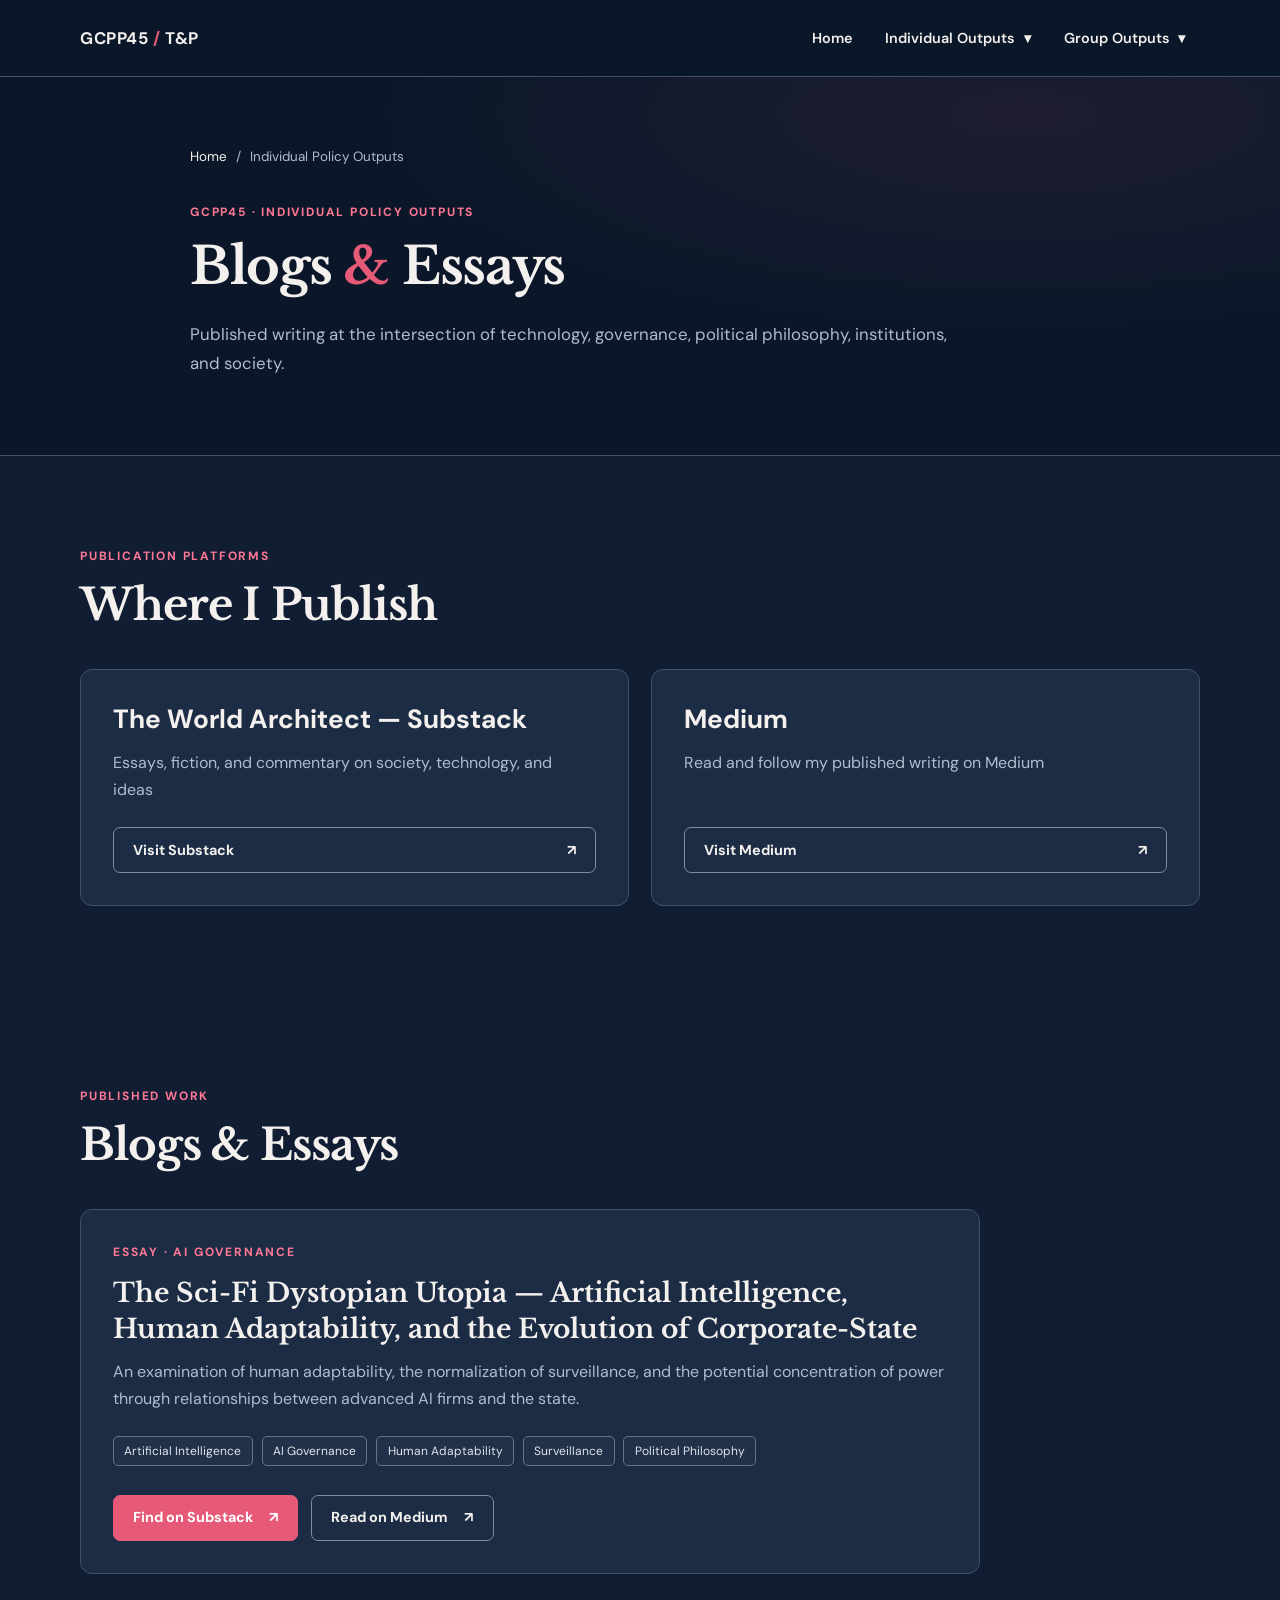
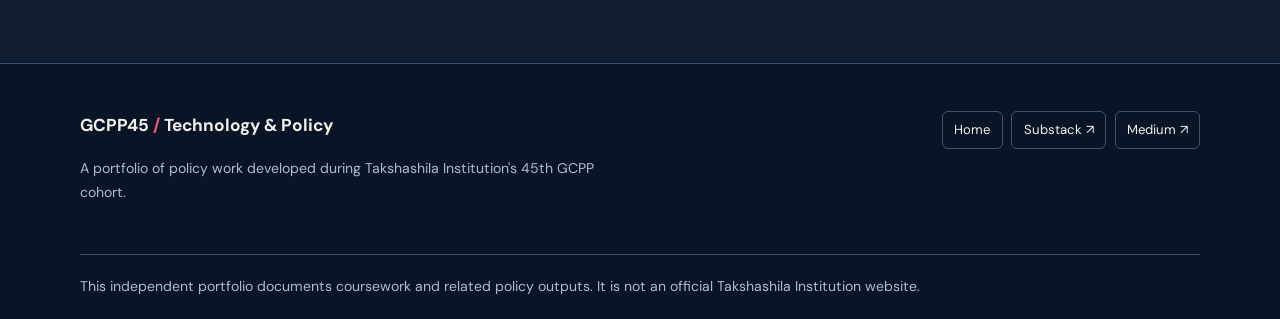
==== pages/blogs-and-essays.html @ 1bb3ca00 "Pages and Assets" ====
<!DOCTYPE html>
<html lang="en">
<head>
  <meta charset="UTF-8">
  <meta name="viewport" content="width=device-width, initial-scale=1.0">
  <meta name="description" content="Blogs &amp; Essays — GCPP45 Technology and Policy portfolio">
  <title>Blogs &amp; Essays | GCPP45 Technology and Policy</title>
  <link rel="stylesheet" href="../assets/css/style.css">
</head>
<body>
<header class="site-header">
  <nav class="navbar container" aria-label="Main navigation">
    <a href="../index.html" class="site-logo">GCPP45 <span class="accent">/</span> T&amp;P</a>
    <div class="nav-links">
      <a href="../index.html" class="nav-link">Home</a>
      <div class="nav-dropdown">
        <button class="nav-dropdown-toggle" type="button" aria-haspopup="true" aria-expanded="false">Individual Outputs <span aria-hidden="true">▾</span></button>
        <div class="dropdown-menu">
          <a href="blogs-and-essays.html">Blogs &amp; Essays</a>
          <a href="community-organization.html">Community Organization</a>
        </div>
      </div>
      <div class="nav-dropdown">
        <button class="nav-dropdown-toggle" type="button" aria-haspopup="true" aria-expanded="false">Group Outputs <span aria-hidden="true">▾</span></button>
        <div class="dropdown-menu">
          <a href="squad-activity.html">Squad Activity</a>
          <a href="policy-simulation.html">Policy Simulation Workshop</a>
        </div>
      </div>
    </div>
  </nav>
</header>
<main>
<section class="hero section page-hero"><div class="container hero-content">
 <nav class="breadcrumbs" aria-label="Breadcrumb"><a href="../index.html">Home</a><span aria-hidden="true"> / </span><span>Individual Policy Outputs</span></nav>
 <p class="eyebrow">GCPP45 · INDIVIDUAL POLICY OUTPUTS</p><h1>Blogs <span class="accent">&amp;</span> Essays</h1><p class="hero-description">Published writing at the intersection of technology, governance, political philosophy, institutions, and society.</p>
 </div></section><section class="section"><div class="container"><div class="section-heading"><p class="eyebrow">PUBLICATION PLATFORMS</p><h2>Where I Publish</h2></div><div class="resource-grid"><article class="resource-card"><div class="card-content"><h3>The World Architect — Substack</h3><p>Essays, fiction, and commentary on society, technology, and ideas</p></div><a class="btn btn-outline" href="https://theworldarchitect.substack.com/" target="_blank" rel="noopener noreferrer">Visit Substack <span aria-hidden="true">↗</span></a></article><article class="resource-card"><div class="card-content"><h3>Medium</h3><p>Read and follow my published writing on Medium</p></div><a class="btn btn-outline" href="https://medium.com/@lakshyagupta8799" target="_blank" rel="noopener noreferrer">Visit Medium <span aria-hidden="true">↗</span></a></article></div></div></section><section class="section"><div class="container"><div class="section-heading"><p class="eyebrow">PUBLISHED WORK</p><h2>Blogs &amp; Essays</h2></div><div class="output-grid essay-list">
 <article class="output-card essay-card">
   <div class="card-content">
     <p class="card-label">ESSAY · AI GOVERNANCE</p>
     <h3>The Sci-Fi Dystopian Utopia — Artificial Intelligence, Human Adaptability, and the Evolution of Corporate-State</h3>
     <p>An examination of human adaptability, the normalization of surveillance, and the potential concentration of power through relationships between advanced AI firms and the state.</p>
     <ul class="tag-list" aria-label="Article tags">
       <li class="tag">Artificial Intelligence</li><li class="tag">AI Governance</li><li class="tag">Human Adaptability</li><li class="tag">Surveillance</li><li class="tag">Political Philosophy</li>
     </ul>
   </div>
   <div class="card-actions">
     <a class="btn btn-primary" href="https://theworldarchitect.substack.com/p/the-sci-fi-dystopian-utopia?r=1ue0yj&utm_campaign=post-expanded-share&utm_medium=web" target="_blank" rel="noopener noreferrer">Find on Substack <span aria-hidden="true">↗</span></a>
     <a class="btn btn-outline" href="https://medium.com/@lakshyagupta8799/the-sci-fi-dystopian-utopia-artificial-intelligence-human-adaptability-and-the-evolution-of-8f568c4e9b54?sharedUserId=lakshyagupta8799" target="_blank" rel="noopener noreferrer">Read on Medium <span aria-hidden="true">↗</span></a>
   </div>
 </article>
</div></div></section>
</main>
<footer class="site-footer">
  <div class="container footer-content">
    <div class="footer-brand"><p class="footer-title">GCPP45 <span class="accent">/</span> Technology &amp; Policy</p>
      <p>A portfolio of policy work developed during Takshashila Institution's 45th GCPP cohort.</p></div>
    <div class="footer-links">
      <a class="footer-link" href="../index.html">Home</a>
      <a class="footer-link" href="https://theworldarchitect.substack.com/" target="_blank" rel="noopener noreferrer">Substack ↗</a>
      <a class="footer-link" href="https://medium.com/@lakshyagupta8799" target="_blank" rel="noopener noreferrer">Medium ↗</a>
    </div>
  </div>
  <div class="container footer-bottom"><p>This independent portfolio documents coursework and related policy outputs. It is not an official Takshashila Institution website.</p></div>
</footer>
<script src="../assets/js/main.js" defer></script>
</body>
</html>
---- assets/css/style.css ----
/* GCPP45 Technology & Policy — shared visual system */
@import url('https://fonts.googleapis.com/css2?family=DM+Sans:wght@400;500;600;700&family=Libre+Baskerville:wght@400;700&display=swap');

:root {
  color-scheme: dark;
  --bg: #101d32;
  --bg-deep: #0b1729;
  --surface: #1c2c45;
  --surface-raised: #233650;
  --accent: #e65a78;
  --accent-bright: #ff7895;
  --text: #f3f0ed;
  --muted: #aebdcd;
  --border: #40516b;
  --focus: #ffb2c3;
  --max-width: 1120px;
  --radius: 12px;
}

*, *::before, *::after { box-sizing: border-box; }
html { scroll-behavior: smooth; scroll-padding-top: 6rem; }
body { margin: 0; min-height: 100vh; background: var(--bg); color: var(--text); font: 400 16px/1.7 'DM Sans', sans-serif; -webkit-font-smoothing: antialiased; }
::selection { background: var(--accent); color: #fff; }
a { color: inherit; text-decoration: none; }
button { font: inherit; }
a, button { -webkit-tap-highlight-color: transparent; }
a:focus-visible, button:focus-visible { outline: 3px solid var(--focus); outline-offset: 4px; }
h1, h2, h3, h4, p { margin-top: 0; }
h1, h2 { font-family: 'Libre Baskerville', Georgia, serif; line-height: 1.25; letter-spacing: -.025em; }
h1 { font-size: clamp(2.45rem, 5vw, 4.5rem); }
h2 { font-size: clamp(1.85rem, 3.4vw, 2.9rem); }
h3 { font-size: clamp(1.3rem, 2.2vw, 1.65rem); line-height: 1.35; }
h4 { font-size: 1.3rem; line-height: 1.4; }
.container { width: min(var(--max-width), calc(100% - 3rem)); margin-inline: auto; }
.section { padding: clamp(3.75rem, 7vw, 6.5rem) 0; }
.accent { color: var(--accent); }
.eyebrow, .card-label, .category-number { color: var(--accent-bright); text-transform: uppercase; letter-spacing: .15em; font-size: .75rem; font-weight: 700; }

/* Header and keyboard-/touch-friendly dropdowns */
.site-header { position: sticky; top: 0; z-index: 100; background: rgba(11, 23, 41, .96); border-bottom: 1px solid var(--border); backdrop-filter: blur(16px); }
.navbar { min-height: 76px; display: flex; align-items: center; justify-content: space-between; gap: 1.5rem; }
.site-logo { font-weight: 700; letter-spacing: .035em; font-size: 1.05rem; white-space: nowrap; }
.site-logo:hover { color: var(--accent-bright); }
.nav-links { display: flex; align-items: center; flex-wrap: wrap; gap: .2rem; }
.nav-link, .nav-dropdown-toggle { background: transparent; color: var(--text); border: 1px solid transparent; border-radius: 8px; padding: .55rem .85rem; cursor: pointer; font-size: .9rem; font-weight: 600; line-height: 1.4; transition: background .2s, border-color .2s, color .2s; }
.nav-link:hover, .nav-dropdown-toggle:hover, .nav-link.active, .nav-dropdown.is-open .nav-dropdown-toggle { color: var(--accent-bright); background: rgba(230, 90, 120, .1); border-color: rgba(230, 90, 120, .25); }
.nav-dropdown { position: relative; }
.nav-dropdown-toggle span { margin-left: .3rem; }
.dropdown-menu { display: none; position: absolute; right: 0; top: calc(100% + .5rem); min-width: 235px; padding: .45rem; background: var(--surface); border: 1px solid var(--border); border-radius: 10px; box-shadow: 0 14px 34px rgba(0, 0, 0, .28); }
.nav-dropdown.is-open .dropdown-menu { display: grid; }
.dropdown-menu a { display: block; padding: .7rem .8rem; border-radius: 7px; font-size: .9rem; line-height: 1.4; transition: background .2s, color .2s; }
.dropdown-menu a:hover, .dropdown-menu a[aria-current='page'] { background: var(--accent); color: #fff; }

/* Intro */
.hero { background: radial-gradient(ellipse at 80% 10%, rgba(230, 90, 120, .09), transparent 45%), var(--bg-deep); border-bottom: 1px solid var(--border); }
.hero-content { max-width: 900px; }
.hero h1 { margin-bottom: 1.4rem; }
.hero-subtitle { font-size: 1.03rem; font-weight: 600; color: #d4dce7; }
.hero-divider { color: var(--accent); padding: 0 .5rem; }
.hero-description { max-width: 790px; color: var(--muted); font-size: 1.05rem; }
.hero-actions, .card-actions { display: flex; align-items: center; flex-wrap: wrap; gap: .8rem; margin-top: 2rem; }
.page-hero { padding: 4.3rem 0 3.8rem; }
.page-hero h1 { font-size: clamp(2.2rem, 4vw, 3.65rem); }
.breadcrumbs { display: flex; align-items: center; flex-wrap: wrap; gap: .55rem; color: var(--muted); font-size: .84rem; margin-bottom: 2rem; }
.breadcrumbs a { color: var(--text); border-bottom: 1px solid transparent; }
.breadcrumbs a:hover { color: var(--accent-bright); border-color: currentColor; }

/* Every actionable link uses a clear hover highlight */
.btn { display: inline-flex; align-items: center; justify-content: space-between; gap: 1rem; min-height: 46px; padding: .75rem 1.2rem; border: 1px solid var(--accent); border-radius: 7px; font-size: .9rem; line-height: 1.35; font-weight: 700; text-align: left; cursor: pointer; transition: background .2s, color .2s, border-color .2s, transform .2s, box-shadow .2s; }
.btn:hover { background: var(--accent-bright); border-color: var(--accent-bright); color: var(--bg-deep); transform: translateY(-2px); box-shadow: 0 5px 16px rgba(230, 90, 120, .16); }
.btn-primary { background: var(--accent); color: #fff; }
.btn-outline { background: transparent; border-color: #7f8da1; color: var(--text); }
.btn-card { border-color: transparent; background: rgba(230, 90, 120, .13); color: var(--accent-bright); align-self: flex-start; }

/* Sections and cards */
.section-heading { max-width: 800px; margin-bottom: 2.3rem; }
.section-heading h2 { margin-bottom: .85rem; }
.section-description { max-width: 800px; color: var(--muted); font-size: 1rem; }
.programme-section { background: var(--bg); }
.outputs-section { background: var(--bg-deep); border-top: 1px solid var(--border); }
.resource-grid, .output-grid { display: grid; grid-template-columns: repeat(2, minmax(0, 1fr)); gap: 1.4rem; }
.resource-card, .output-card { display: flex; flex-direction: column; justify-content: space-between; gap: 1.5rem; min-width: 0; padding: clamp(1.4rem, 3vw, 2rem); background: var(--surface); border: 1px solid var(--border); border-radius: var(--radius); transition: border-color .2s, background .2s, transform .2s; }
.resource-card:hover, .output-card:hover { border-color: rgba(230, 90, 120, .75); background: var(--surface-raised); transform: translateY(-2px); }
.resource-card h3, .output-card h3, .output-card h4 { margin-bottom: .7rem; }
.resource-card p:not(.card-label), .output-card p:not(.card-label) { color: var(--muted); }
.card-content > :last-child { margin-bottom: 0; }
.card-label { margin-bottom: .8rem; }
.output-category + .output-category { margin-top: 4.25rem; }
.category-heading { margin-bottom: 1.3rem; border-bottom: 1px solid var(--border); padding-bottom: .9rem; }
.category-heading h3 { margin-bottom: 0; }
.featured-card { border-color: rgba(230, 90, 120, .45); }
.essay-list { grid-template-columns: minmax(0, 1fr); }
.essay-card { max-width: 900px; }
.essay-card h3 { font-family: 'Libre Baskerville', Georgia, serif; }
.tag-list { padding: 0; margin: 1.5rem 0 0; display: flex; gap: .55rem; flex-wrap: wrap; list-style: none; }
.tag { border: 1px solid #64738a; color: #e0e5ec; background: rgba(255, 255, 255, .025); border-radius: 5px; padding: .3rem .65rem; font-size: .75rem; line-height: 1.5; }
.essay-card .card-actions { margin-top: .3rem; }
.document-list { display: grid; gap: .85rem; max-width: 850px; margin-top: 1.75rem; }
.document-button { display: flex; width: 100%; padding: .95rem 1.2rem; background: var(--surface); }
.document-button:hover { background: var(--accent); color: #fff; }

/* Footer */
.site-footer { background: #091526; border-top: 1px solid var(--border); padding-top: 2.9rem; }
.footer-content { display: flex; justify-content: space-between; gap: 2.5rem; padding-bottom: 2.2rem; }
.footer-brand { max-width: 540px; }
.footer-title { font-weight: 700; font-size: 1.08rem; color: var(--text); }
.footer-brand p:not(.footer-title), .footer-bottom { color: var(--muted); font-size: .88rem; }
.footer-links { display: flex; flex-wrap: wrap; align-content: start; gap: .55rem; }
.footer-link { display: inline-block; border: 1px solid var(--border); padding: .45rem .7rem; border-radius: 6px; font-size: .82rem; transition: color .2s, border-color .2s, background .2s; }
.footer-link:hover { background: var(--accent); border-color: var(--accent); color: #fff; }
.footer-bottom { border-top: 1px solid var(--border); padding-top: 1.2rem; padding-bottom: 1.3rem; }
.footer-bottom p { margin: 0; }

@media (max-width: 760px) {
  .container { width: min(var(--max-width), calc(100% - 2rem)); }
  .navbar { align-items: flex-start; padding-block: 1rem; flex-direction: column; gap: .55rem; }
  .nav-links { width: 100%; gap: .1rem; }
  .nav-link, .nav-dropdown-toggle { font-size: .8rem; padding: .52rem .55rem; }
  .dropdown-menu { left: 0; right: auto; min-width: min(260px, calc(100vw - 2rem)); }
  .resource-grid, .output-grid { grid-template-columns: minmax(0, 1fr); }
  .footer-content { flex-direction: column; gap: 1.2rem; }
  .hero-divider { display: none; }
  .hero-subtitle { display: flex; flex-direction: column; gap: .25rem; }
  .page-hero { padding: 3.2rem 0; }
}
@media (max-width: 430px) {
  .nav-links { justify-content: space-between; }
  .nav-link, .nav-dropdown-toggle { font-size: .74rem; padding-inline: .3rem; }
  .hero-actions, .card-actions { align-items: stretch; flex-direction: column; }
  .hero-actions .btn, .card-actions .btn { width: 100%; }
}
@media (prefers-reduced-motion: reduce) {
  html { scroll-behavior: auto; }
  *, *::before, *::after { transition-duration: .01ms !important; animation-duration: .01ms !important; }
}
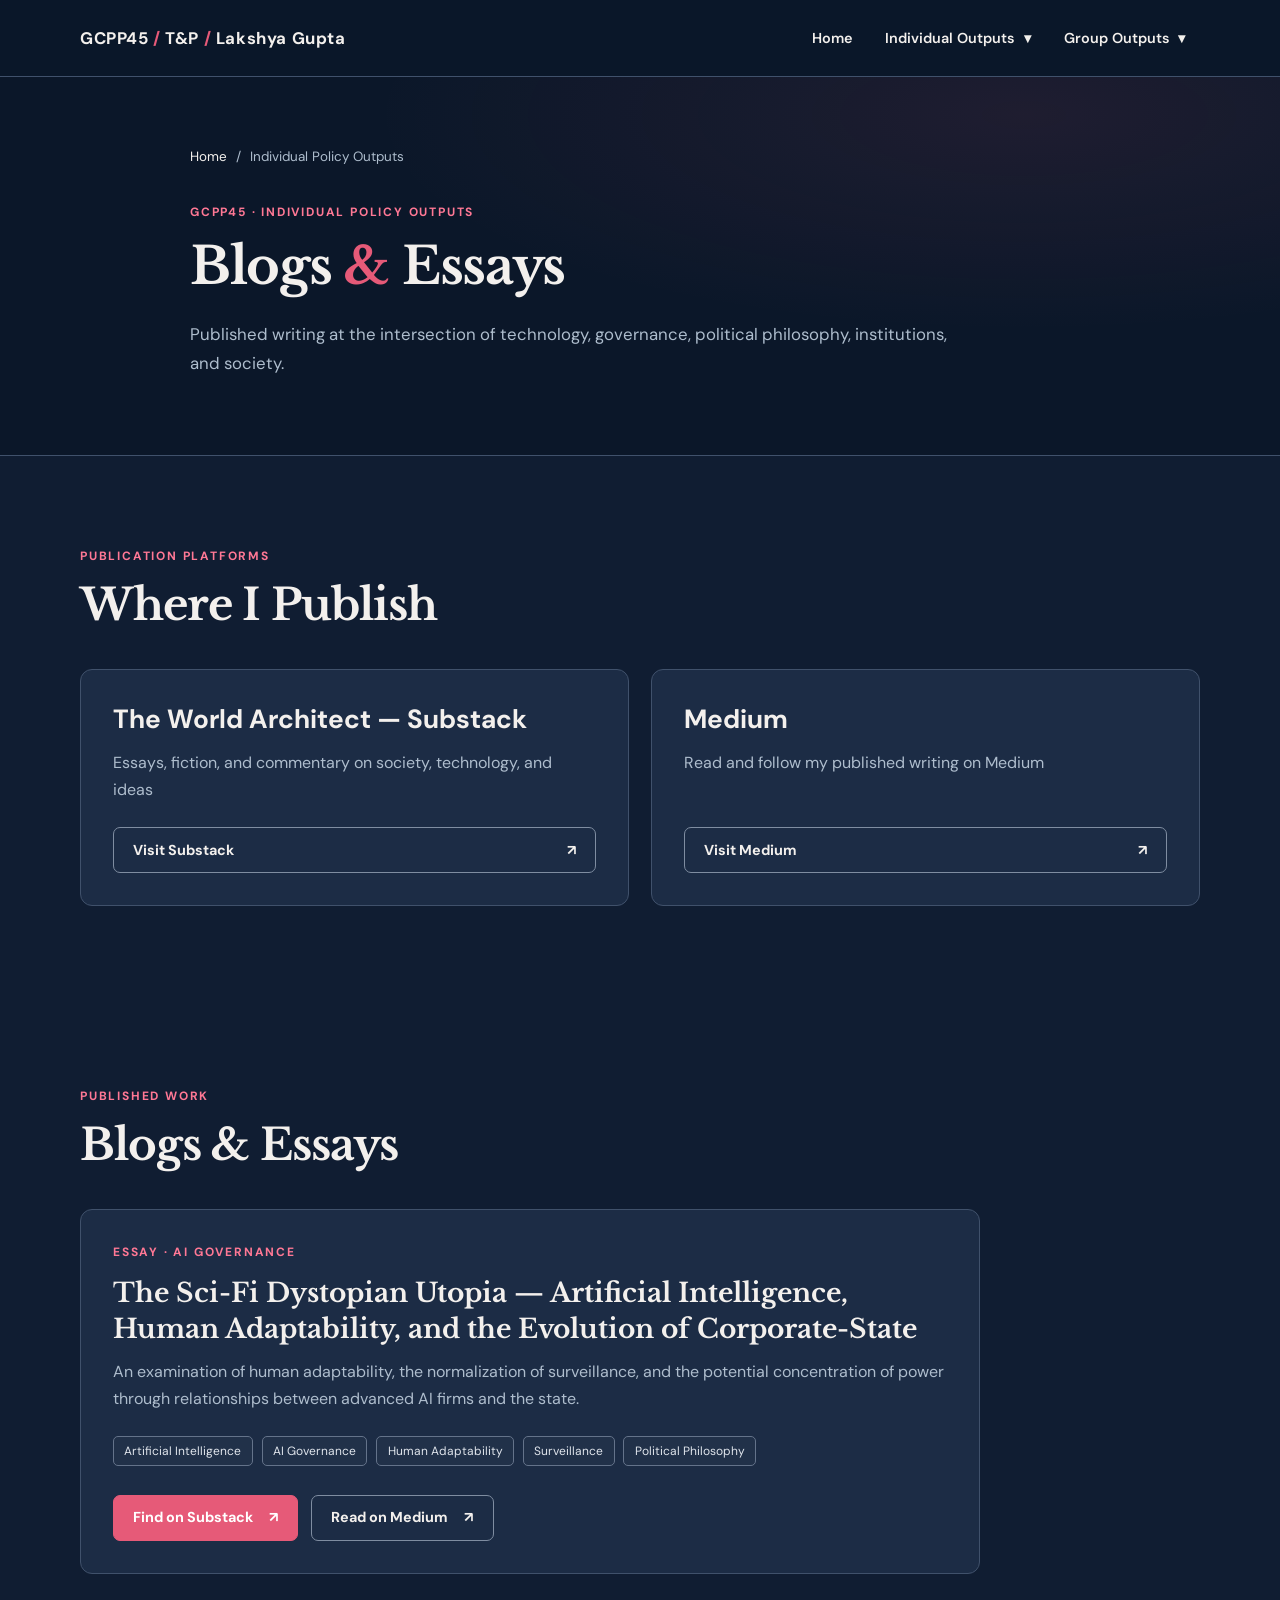
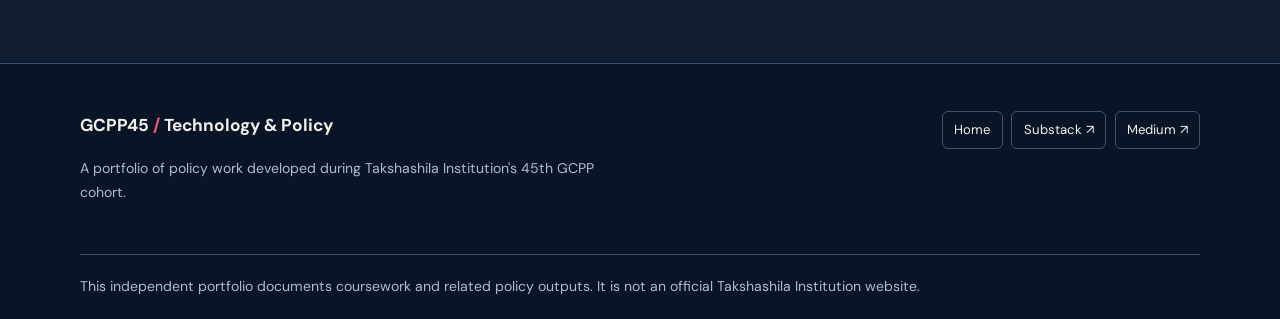
==== commit 2402c64d: "About Me" ====
--- a/pages/blogs-and-essays.html
+++ b/pages/blogs-and-essays.html
@@ -10,7 +10,7 @@
 <body>
 <header class="site-header">
   <nav class="navbar container" aria-label="Main navigation">
-    <a href="../index.html" class="site-logo">GCPP45 <span class="accent">/</span> T&amp;P</a>
+    <a href="../index.html" class="site-logo">GCPP45 <span class="accent">/</span> T&amp;P <span class="accent">/</span> Lakshya Gupta</a>
     <div class="nav-links">
       <a href="../index.html" class="nav-link">Home</a>
       <div class="nav-dropdown">
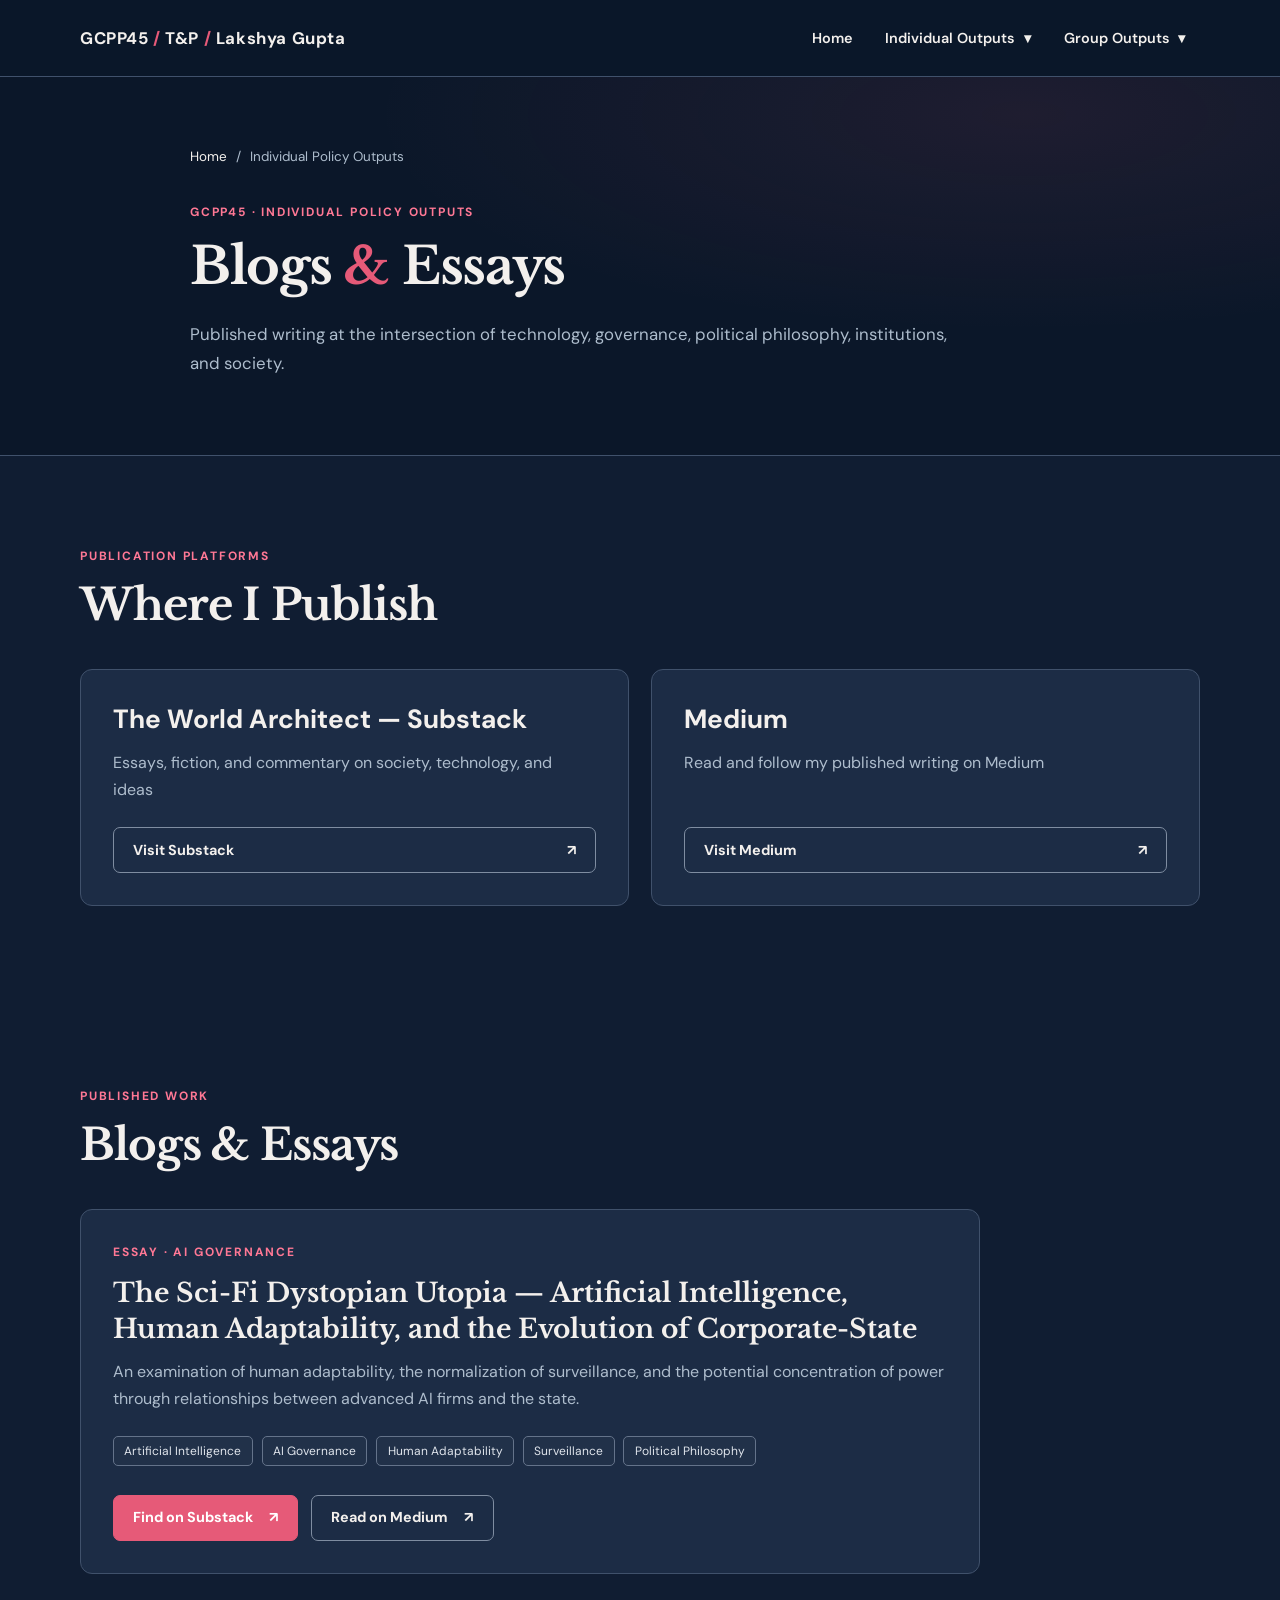
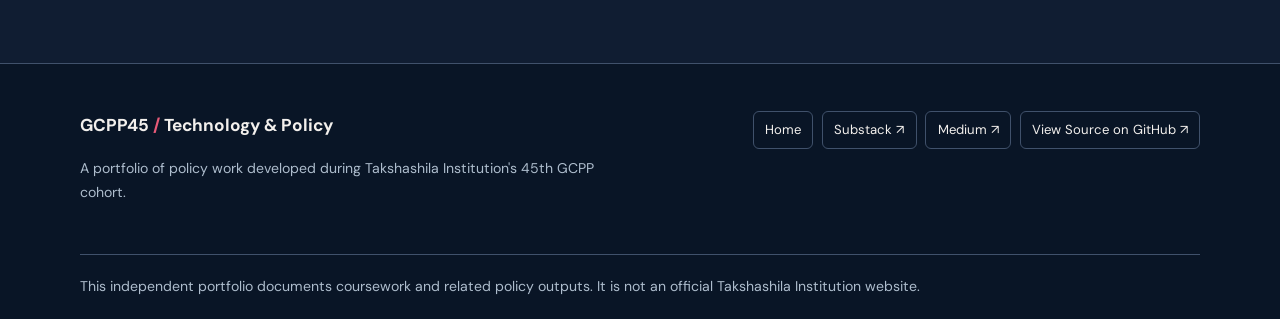
==== commit 5a7343ba: "GitHub Source" ====
--- a/pages/blogs-and-essays.html
+++ b/pages/blogs-and-essays.html
@@ -59,6 +59,7 @@
       <a class="footer-link" href="../index.html">Home</a>
       <a class="footer-link" href="https://theworldarchitect.substack.com/" target="_blank" rel="noopener noreferrer">Substack ↗</a>
       <a class="footer-link" href="https://medium.com/@lakshyagupta8799" target="_blank" rel="noopener noreferrer">Medium ↗</a>
+      <a class="footer-link" href="https://github.com/LakshyaG99/GCPP-Technology-And-Policy" target="_blank" rel="noopener noreferrer">View Source on GitHub ↗</a>
     </div>
   </div>
   <div class="container footer-bottom"><p>This independent portfolio documents coursework and related policy outputs. It is not an official Takshashila Institution website.</p></div>
--- a/assets/css/style.css
+++ b/assets/css/style.css
@@ -73,9 +73,9 @@
 .btn-card { border-color: transparent; background: rgba(230, 90, 120, .13); color: var(--accent-bright); align-self: flex-start; }
 
 /* Sections and cards */
-.section-heading { max-width: 800px; margin-bottom: 2.3rem; }
+.section-heading { max-width: 1000px; margin-bottom: 2.3rem; }
 .section-heading h2 { margin-bottom: .85rem; }
-.section-description { max-width: 800px; color: var(--muted); font-size: 1rem; }
+.section-description { max-width: 1000px; color: var(--muted); font-size: 1rem; }
 .programme-section { background: var(--bg); }
 .outputs-section { background: var(--bg-deep); border-top: 1px solid var(--border); }
 .resource-grid, .output-grid { display: grid; grid-template-columns: repeat(2, minmax(0, 1fr)); gap: 1.4rem; }
@@ -133,3 +133,58 @@
   html { scroll-behavior: auto; }
   *, *::before, *::after { transition-duration: .01ms !important; animation-duration: .01ms !important; }
 }
+
+/* Policy Simulation — handbook and step materials */
+.simulation-materials {
+  display: grid;
+  gap: .85rem;
+  max-width: 850px;
+  margin-top: 1.75rem;
+}
+
+.handbook-button {
+  width: 100%;
+  padding: 1.15rem 1.4rem;
+  font-size: 1.05rem;
+  background: var(--accent);
+  color: #fff;
+}
+
+.simulation-steps {
+  display: grid;
+  grid-template-columns: repeat(5, minmax(0, 1fr));
+  gap: .65rem;
+}
+
+.step-button {
+  width: 100%;
+  min-width: 0;
+  padding: .9rem .4rem;
+  justify-content: center;
+  text-align: center;
+  font-size: .85rem;
+  background: var(--surface);
+}
+
+.step-button:hover {
+  background: var(--accent);
+  color: #fff;
+}
+
+@media (max-width: 760px) {
+  .simulation-steps {
+    grid-template-columns: repeat(2, minmax(0, 1fr));
+  }
+  .simulation-steps .step-button:last-child {
+    grid-column: 1 / -1;
+  }
+}
+
+@media (max-width: 430px) {
+  .simulation-steps {
+    grid-template-columns: 1fr;
+  }
+  .simulation-steps .step-button:last-child {
+    grid-column: auto;
+  }
+}
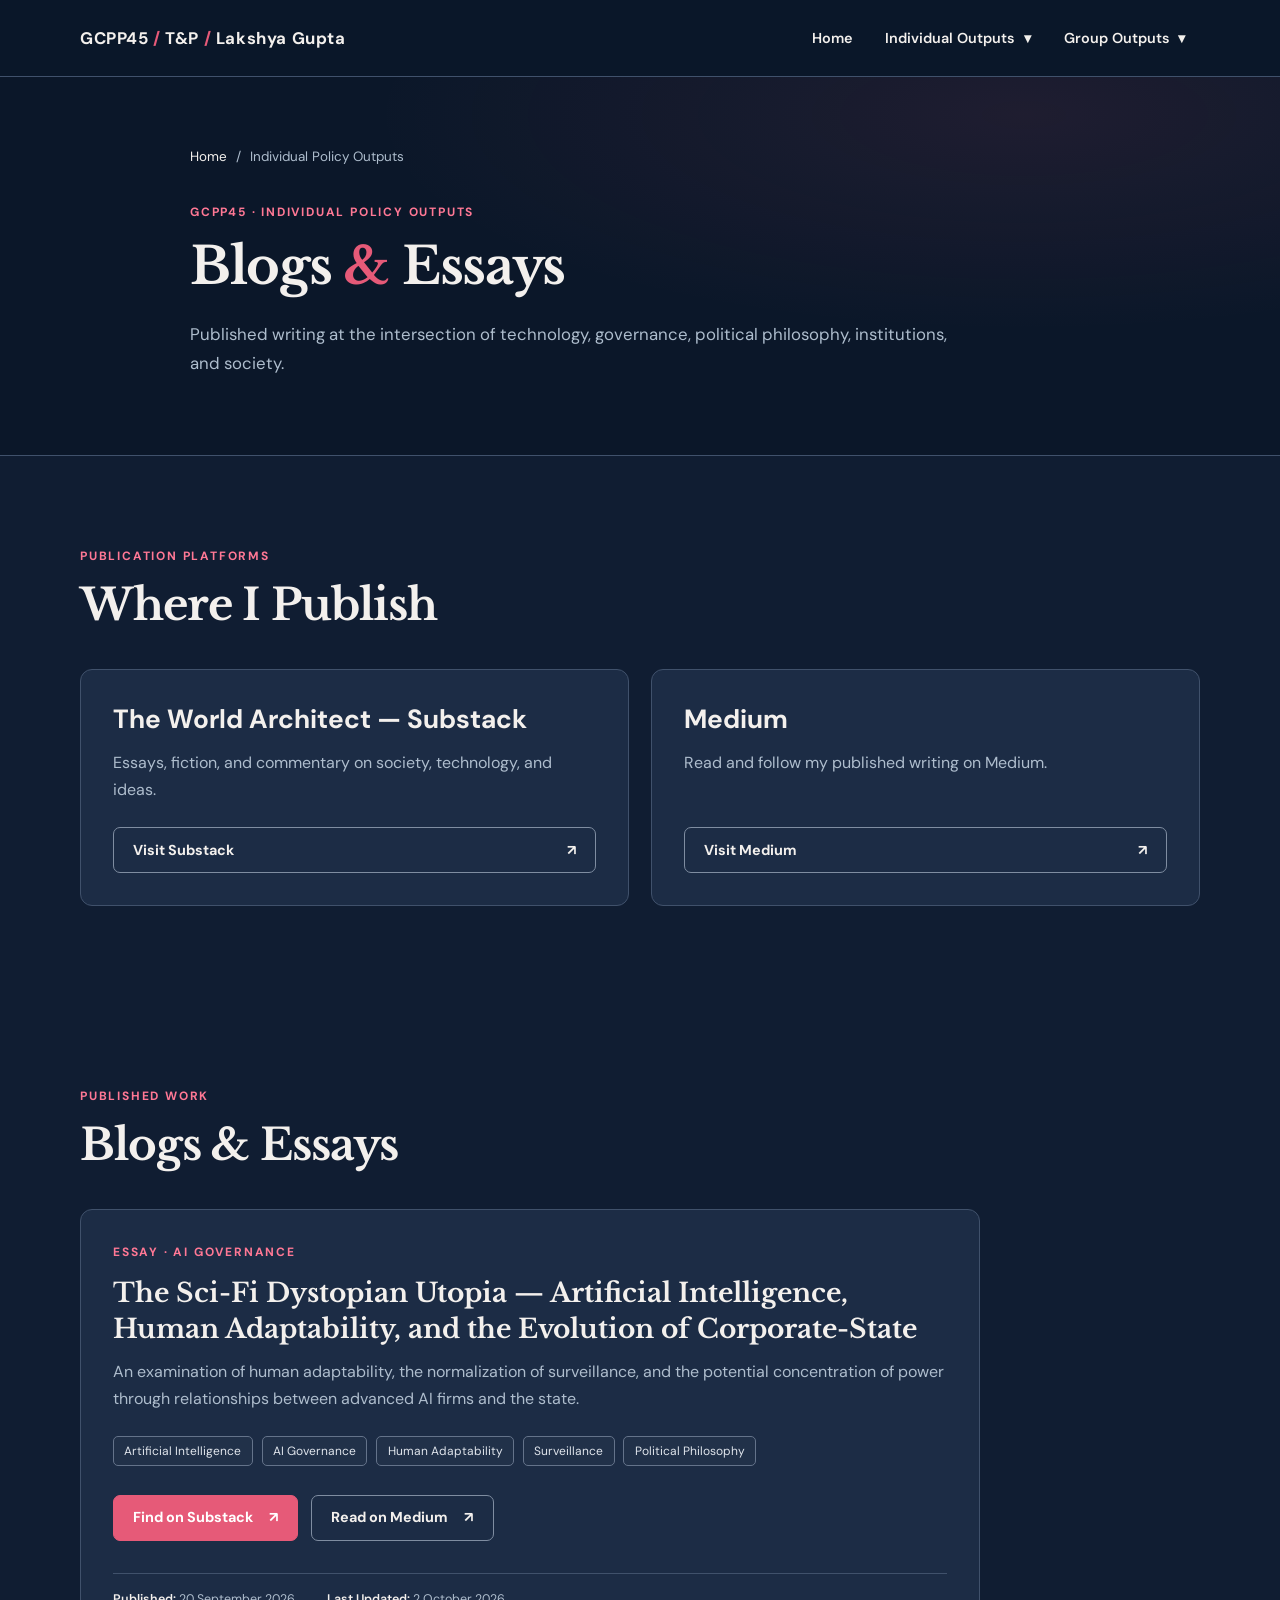
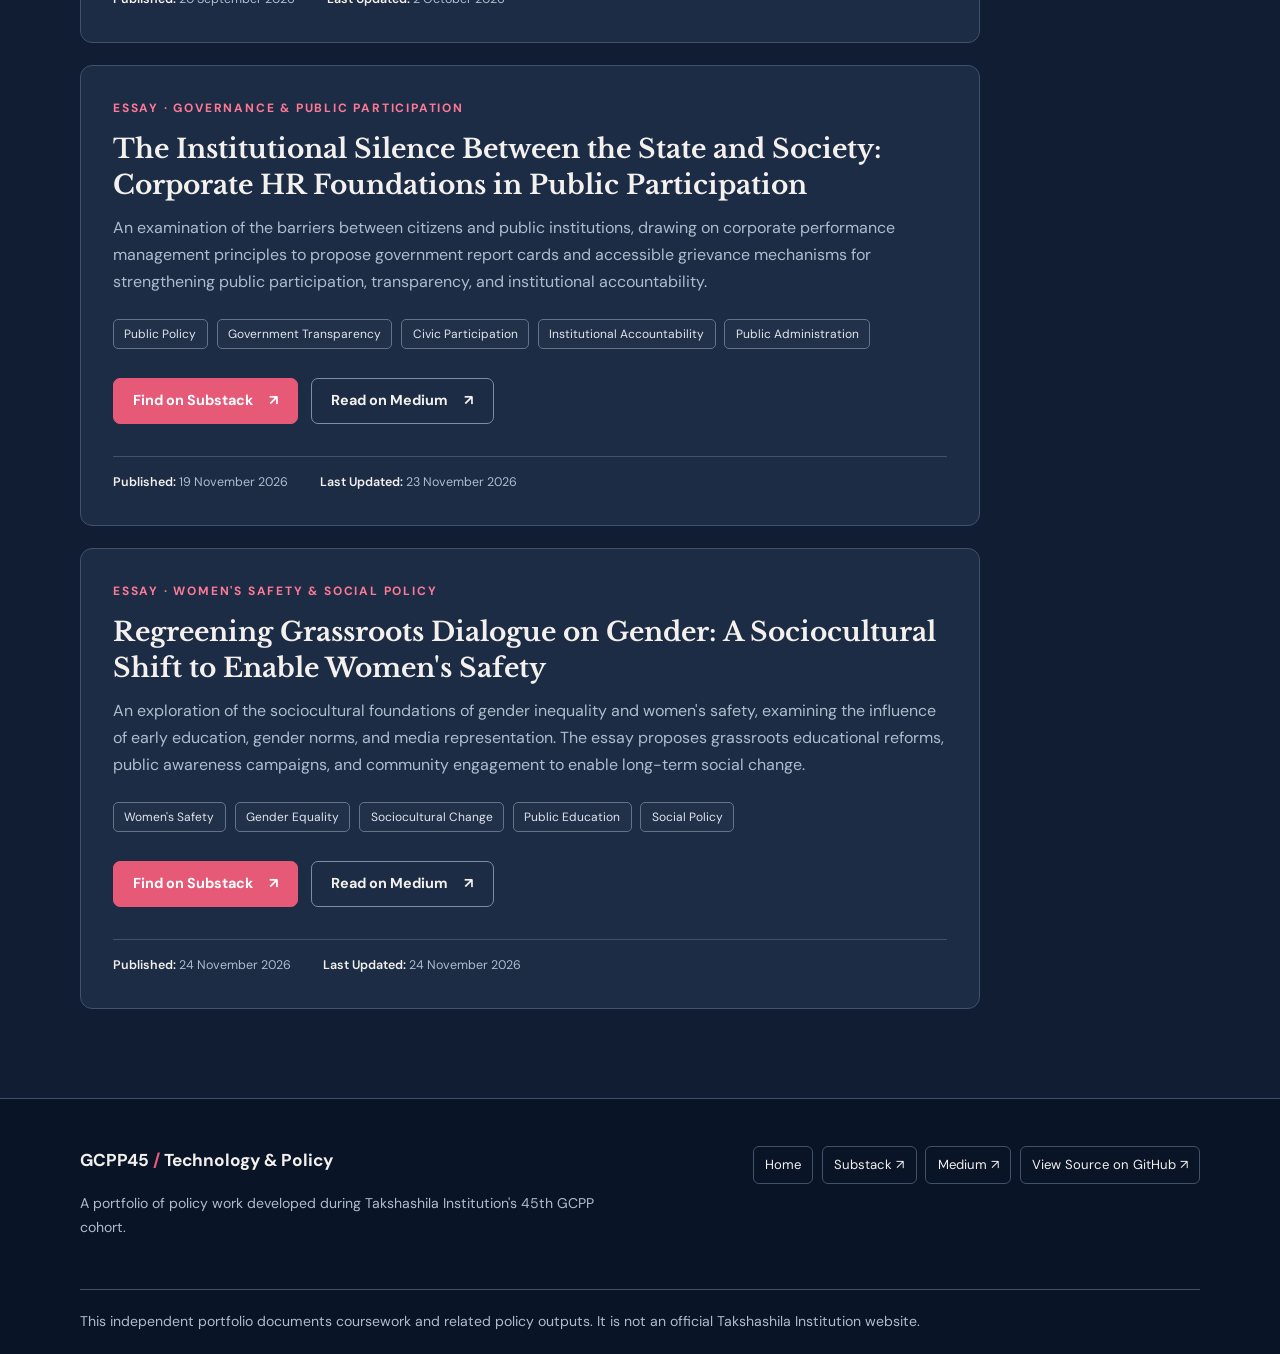
==== commit 7675f833: "Community Organization Essays" ====
--- a/pages/blogs-and-essays.html
+++ b/pages/blogs-and-essays.html
@@ -1,27 +1,43 @@
+
 <!DOCTYPE html>
 <html lang="en">
 <head>
   <meta charset="UTF-8">
   <meta name="viewport" content="width=device-width, initial-scale=1.0">
-  <meta name="description" content="Blogs &amp; Essays — GCPP45 Technology and Policy portfolio">
+  <meta name="description" content="Blogs & Essays — GCPP45 Technology and Policy portfolio">
   <title>Blogs &amp; Essays | GCPP45 Technology and Policy</title>
-  <link rel="stylesheet" href="../assets/css/style.css">
+  <link rel="stylesheet" href="../assets/css/style.css?v=4">
 </head>
+
 <body>
+
+<!-- Header -->
 <header class="site-header">
   <nav class="navbar container" aria-label="Main navigation">
-    <a href="../index.html" class="site-logo">GCPP45 <span class="accent">/</span> T&amp;P <span class="accent">/</span> Lakshya Gupta</a>
+    <a href="../index.html" class="site-logo">
+      GCPP45 <span class="accent">/</span>
+      T&amp;P <span class="accent">/</span> Lakshya Gupta
+    </a>
+
     <div class="nav-links">
       <a href="../index.html" class="nav-link">Home</a>
+
       <div class="nav-dropdown">
-        <button class="nav-dropdown-toggle" type="button" aria-haspopup="true" aria-expanded="false">Individual Outputs <span aria-hidden="true">▾</span></button>
+        <button class="nav-dropdown-toggle" type="button"
+                aria-haspopup="true" aria-expanded="false">
+          Individual Outputs <span aria-hidden="true">▾</span>
+        </button>
         <div class="dropdown-menu">
           <a href="blogs-and-essays.html">Blogs &amp; Essays</a>
           <a href="community-organization.html">Community Organization</a>
         </div>
       </div>
+
       <div class="nav-dropdown">
-        <button class="nav-dropdown-toggle" type="button" aria-haspopup="true" aria-expanded="false">Group Outputs <span aria-hidden="true">▾</span></button>
+        <button class="nav-dropdown-toggle" type="button"
+                aria-haspopup="true" aria-expanded="false">
+          Group Outputs <span aria-hidden="true">▾</span>
+        </button>
         <div class="dropdown-menu">
           <a href="squad-activity.html">Squad Activity</a>
           <a href="policy-simulation.html">Policy Simulation Workshop</a>
@@ -30,40 +46,332 @@
     </div>
   </nav>
 </header>
+
 <main>
-<section class="hero section page-hero"><div class="container hero-content">
- <nav class="breadcrumbs" aria-label="Breadcrumb"><a href="../index.html">Home</a><span aria-hidden="true"> / </span><span>Individual Policy Outputs</span></nav>
- <p class="eyebrow">GCPP45 · INDIVIDUAL POLICY OUTPUTS</p><h1>Blogs <span class="accent">&amp;</span> Essays</h1><p class="hero-description">Published writing at the intersection of technology, governance, political philosophy, institutions, and society.</p>
- </div></section><section class="section"><div class="container"><div class="section-heading"><p class="eyebrow">PUBLICATION PLATFORMS</p><h2>Where I Publish</h2></div><div class="resource-grid"><article class="resource-card"><div class="card-content"><h3>The World Architect — Substack</h3><p>Essays, fiction, and commentary on society, technology, and ideas</p></div><a class="btn btn-outline" href="https://theworldarchitect.substack.com/" target="_blank" rel="noopener noreferrer">Visit Substack <span aria-hidden="true">↗</span></a></article><article class="resource-card"><div class="card-content"><h3>Medium</h3><p>Read and follow my published writing on Medium</p></div><a class="btn btn-outline" href="https://medium.com/@lakshyagupta8799" target="_blank" rel="noopener noreferrer">Visit Medium <span aria-hidden="true">↗</span></a></article></div></div></section><section class="section"><div class="container"><div class="section-heading"><p class="eyebrow">PUBLISHED WORK</p><h2>Blogs &amp; Essays</h2></div><div class="output-grid essay-list">
- <article class="output-card essay-card">
-   <div class="card-content">
-     <p class="card-label">ESSAY · AI GOVERNANCE</p>
-     <h3>The Sci-Fi Dystopian Utopia — Artificial Intelligence, Human Adaptability, and the Evolution of Corporate-State</h3>
-     <p>An examination of human adaptability, the normalization of surveillance, and the potential concentration of power through relationships between advanced AI firms and the state.</p>
-     <ul class="tag-list" aria-label="Article tags">
-       <li class="tag">Artificial Intelligence</li><li class="tag">AI Governance</li><li class="tag">Human Adaptability</li><li class="tag">Surveillance</li><li class="tag">Political Philosophy</li>
-     </ul>
-   </div>
-   <div class="card-actions">
-     <a class="btn btn-primary" href="https://theworldarchitect.substack.com/p/the-sci-fi-dystopian-utopia?r=1ue0yj&utm_campaign=post-expanded-share&utm_medium=web" target="_blank" rel="noopener noreferrer">Find on Substack <span aria-hidden="true">↗</span></a>
-     <a class="btn btn-outline" href="https://medium.com/@lakshyagupta8799/the-sci-fi-dystopian-utopia-artificial-intelligence-human-adaptability-and-the-evolution-of-8f568c4e9b54?sharedUserId=lakshyagupta8799" target="_blank" rel="noopener noreferrer">Read on Medium <span aria-hidden="true">↗</span></a>
-   </div>
- </article>
-</div></div></section>
+
+  <!-- Hero -->
+  <section class="hero section page-hero">
+    <div class="container hero-content">
+      <nav class="breadcrumbs" aria-label="Breadcrumb">
+        <a href="../index.html">Home</a>
+        <span aria-hidden="true"> / </span>
+        <span>Individual Policy Outputs</span>
+      </nav>
+
+      <p class="eyebrow">GCPP45 · INDIVIDUAL POLICY OUTPUTS</p>
+
+      <h1>Blogs <span class="accent">&amp;</span> Essays</h1>
+
+      <p class="hero-description">
+        Published writing at the intersection of technology,
+        governance, political philosophy, institutions, and society.
+      </p>
+    </div>
+  </section>
+
+  <!-- Publication Platforms -->
+  <section class="section">
+    <div class="container">
+      <div class="section-heading">
+        <p class="eyebrow">PUBLICATION PLATFORMS</p>
+        <h2>Where I Publish</h2>
+      </div>
+
+      <div class="resource-grid">
+
+        <article class="resource-card">
+          <div class="card-content">
+            <h3>The World Architect — Substack</h3>
+            <p>
+              Essays, fiction, and commentary on society,
+              technology, and ideas.
+            </p>
+          </div>
+          <a class="btn btn-outline"
+             href="https://theworldarchitect.substack.com/"
+             target="_blank" rel="noopener noreferrer">
+            Visit Substack
+            <span aria-hidden="true">↗</span>
+          </a>
+        </article>
+
+        <article class="resource-card">
+          <div class="card-content">
+            <h3>Medium</h3>
+            <p>
+              Read and follow my published writing on Medium.
+            </p>
+          </div>
+          <a class="btn btn-outline"
+             href="https://medium.com/@lakshyagupta8799"
+             target="_blank" rel="noopener noreferrer">
+            Visit Medium
+            <span aria-hidden="true">↗</span>
+          </a>
+        </article>
+
+      </div>
+    </div>
+  </section>
+
+  <!-- Published Work -->
+  <section class="section">
+    <div class="container">
+
+      <div class="section-heading">
+        <p class="eyebrow">PUBLISHED WORK</p>
+        <h2>Blogs &amp; Essays</h2>
+      </div>
+
+      <div class="output-grid essay-list">
+
+        <!-- ================================== -->
+        <!-- ESSAY 1: SCI-FI DYSTOPIAN UTOPIA -->
+        <!-- ================================== -->
+
+        <article class="output-card essay-card">
+
+          <div class="card-content">
+            <p class="card-label">ESSAY · AI GOVERNANCE</p>
+
+            <h3>
+              The Sci-Fi Dystopian Utopia — Artificial
+              Intelligence, Human Adaptability, and the
+              Evolution of Corporate-State
+            </h3>
+
+            <p>
+              An examination of human adaptability, the
+              normalization of surveillance, and the potential
+              concentration of power through relationships
+              between advanced AI firms and the state.
+            </p>
+
+            <ul class="tag-list" aria-label="Article tags">
+              <li class="tag">Artificial Intelligence</li>
+              <li class="tag">AI Governance</li>
+              <li class="tag">Human Adaptability</li>
+              <li class="tag">Surveillance</li>
+              <li class="tag">Political Philosophy</li>
+            </ul>
+          </div>
+
+          <div class="card-actions">
+            <!-- TODO: Review Substack URL -->
+            <a class="btn btn-primary"
+               href="https://theworldarchitect.substack.com/p/the-sci-fi-dystopian-utopia?r=4if0oj&utm_campaign=post-expanded-share&utm_medium=web"
+               target="_blank" rel="noopener noreferrer">
+              Find on Substack
+              <span aria-hidden="true">↗</span>
+            </a>
+
+            <!-- TODO: Review Medium URL -->
+            <a class="btn btn-outline"
+               href="https://medium.com/@lakshyagupta8799/regreening-grassroots-dialogue-on-gender-a-sociocultural-shift-to-enable-womens-safety-92a1fbeb4653?sharedUserId=lakshyagupta8799"
+               target="_blank" rel="noopener noreferrer">
+              Read on Medium
+              <span aria-hidden="true">↗</span>
+            </a>
+          </div>
+
+          <!-- TODO: Update dates -->
+          <div class="article-metadata">
+            <span>
+              <strong>Published:</strong> 20 September 2026
+            </span>
+            <span>
+              <strong>Last Updated:</strong> 2 October 2026
+            </span>
+          </div>
+
+        </article>
+
+
+        <!-- ================================== -->
+        <!-- ESSAY 2: INSTITUTIONAL SILENCE -->
+        <!-- ================================== -->
+
+        <article class="output-card essay-card">
+
+          <div class="card-content">
+            <p class="card-label">
+              ESSAY · GOVERNANCE &amp; PUBLIC PARTICIPATION
+            </p>
+
+            <h3>
+              The Institutional Silence Between the State
+              and Society: Corporate HR Foundations in
+              Public Participation
+            </h3>
+
+            <p>
+              An examination of the barriers between citizens
+              and public institutions, drawing on corporate
+              performance management principles to propose
+              government report cards and accessible grievance
+              mechanisms for strengthening public participation,
+              transparency, and institutional accountability.
+            </p>
+
+            <ul class="tag-list" aria-label="Article tags">
+              <li class="tag">Public Policy</li>
+              <li class="tag">Government Transparency</li>
+              <li class="tag">Civic Participation</li>
+              <li class="tag">Institutional Accountability</li>
+              <li class="tag">Public Administration</li>
+            </ul>
+          </div>
+
+          <div class="card-actions">
+            <!-- TODO: Review Substack URL -->
+            <a class="btn btn-primary"
+               href="https://theworldarchitect.substack.com/p/the-institutional-silence-between?r=4if0oj&utm_campaign=post-expanded-share&utm_medium=web"
+               target="_blank" rel="noopener noreferrer">
+              Find on Substack
+              <span aria-hidden="true">↗</span>
+            </a>
+
+            <!-- TODO: Review Medium URL -->
+            <a class="btn btn-outline"
+               href="https://medium.com/@lakshyagupta8799/the-institutional-silence-between-the-state-and-society-corporate-hr-foundations-in-public-10db67bb77f2?sharedUserId=lakshyagupta8799"
+               target="_blank" rel="noopener noreferrer">
+              Read on Medium
+              <span aria-hidden="true">↗</span>
+            </a>
+          </div>
+
+          <!-- TODO: Update dates -->
+          <div class="article-metadata">
+            <span>
+              <strong>Published:</strong> 19 November 2026
+            </span>
+            <span>
+              <strong>Last Updated:</strong> 23 November 2026
+            </span>
+          </div>
+
+        </article>
+
+
+        <!-- ================================== -->
+        <!-- ESSAY 3: REGREENING GRASSROOTS -->
+        <!-- ================================== -->
+
+        <article class="output-card essay-card">
+
+          <div class="card-content">
+            <p class="card-label">
+              ESSAY · WOMEN'S SAFETY &amp; SOCIAL POLICY
+            </p>
+
+            <h3>
+              Regreening Grassroots Dialogue on Gender:
+              A Sociocultural Shift to Enable Women's Safety
+            </h3>
+
+            <p>
+              An exploration of the sociocultural foundations
+              of gender inequality and women's safety,
+              examining the influence of early education,
+              gender norms, and media representation. The
+              essay proposes grassroots educational reforms,
+              public awareness campaigns, and community
+              engagement to enable long-term social change.
+            </p>
+
+            <ul class="tag-list" aria-label="Article tags">
+              <li class="tag">Women's Safety</li>
+              <li class="tag">Gender Equality</li>
+              <li class="tag">Sociocultural Change</li>
+              <li class="tag">Public Education</li>
+              <li class="tag">Social Policy</li>
+            </ul>
+          </div>
+
+          <div class="card-actions">
+            <!-- TODO: Review Substack URL -->
+            <a class="btn btn-primary"
+               href="https://theworldarchitect.substack.com/p/regreening-grassroots-dialogue-on?r=4if0oj&utm_campaign=post-expanded-share&utm_medium=web"
+               target="_blank" rel="noopener noreferrer">
+              Find on Substack
+              <span aria-hidden="true">↗</span>
+            </a>
+
+            <!-- TODO: Review Medium URL -->
+            <a class="btn btn-outline"
+               href="https://medium.com/@lakshyagupta8799/regreening-grassroots-dialogue-on-gender-a-sociocultural-shift-to-enable-womens-safety-92a1fbeb4653?sharedUserId=lakshyagupta8799"
+               target="_blank" rel="noopener noreferrer">
+              Read on Medium
+              <span aria-hidden="true">↗</span>
+            </a>
+          </div>
+
+          <!-- TODO: Update dates -->
+          <div class="article-metadata">
+            <span>
+              <strong>Published:</strong> 24 November 2026
+            </span>
+            <span>
+              <strong>Last Updated:</strong> 24 November 2026
+            </span>
+          </div>
+
+        </article>
+
+      </div>
+    </div>
+  </section>
+
 </main>
+
+<!-- Footer -->
 <footer class="site-footer">
   <div class="container footer-content">
-    <div class="footer-brand"><p class="footer-title">GCPP45 <span class="accent">/</span> Technology &amp; Policy</p>
-      <p>A portfolio of policy work developed during Takshashila Institution's 45th GCPP cohort.</p></div>
+
+    <div class="footer-brand">
+      <p class="footer-title">
+        GCPP45 <span class="accent">/</span>
+        Technology &amp; Policy
+      </p>
+      <p>
+        A portfolio of policy work developed during
+        Takshashila Institution's 45th GCPP cohort.
+      </p>
+    </div>
+
     <div class="footer-links">
       <a class="footer-link" href="../index.html">Home</a>
-      <a class="footer-link" href="https://theworldarchitect.substack.com/" target="_blank" rel="noopener noreferrer">Substack ↗</a>
-      <a class="footer-link" href="https://medium.com/@lakshyagupta8799" target="_blank" rel="noopener noreferrer">Medium ↗</a>
-      <a class="footer-link" href="https://github.com/LakshyaG99/GCPP-Technology-And-Policy" target="_blank" rel="noopener noreferrer">View Source on GitHub ↗</a>
+
+      <a class="footer-link"
+         href="https://theworldarchitect.substack.com/"
+         target="_blank" rel="noopener noreferrer">
+        Substack ↗
+      </a>
+
+      <a class="footer-link"
+         href="https://medium.com/@lakshyagupta8799"
+         target="_blank" rel="noopener noreferrer">
+        Medium ↗
+      </a>
+
+      <a class="footer-link"
+         href="https://github.com/LakshyaG99/GCPP-Technology-And-Policy"
+         target="_blank" rel="noopener noreferrer">
+        View Source on GitHub ↗
+      </a>
     </div>
   </div>
-  <div class="container footer-bottom"><p>This independent portfolio documents coursework and related policy outputs. It is not an official Takshashila Institution website.</p></div>
+
+  <div class="container footer-bottom">
+    <p>
+      This independent portfolio documents coursework and
+      related policy outputs. It is not an official
+      Takshashila Institution website.
+    </p>
+  </div>
 </footer>
+
 <script src="../assets/js/main.js" defer></script>
+
 </body>
 </html>
--- a/assets/css/style.css
+++ b/assets/css/style.css
@@ -188,3 +188,28 @@
     grid-column: auto;
   }
 }
+
+/* Blog & Essay publication metadata */
+.article-metadata {
+  display: flex;
+  flex-wrap: wrap;
+  gap: .5rem 2rem;
+  margin-top: .5rem;
+  padding-top: 1rem;
+  border-top: 1px solid var(--border);
+  color: var(--muted);
+  font-size: .78rem;
+  line-height: 1.6;
+}
+
+.article-metadata strong {
+  color: var(--text);
+  font-weight: 600;
+}
+
+@media (max-width: 600px) {
+  .article-metadata {
+    flex-direction: column;
+    gap: .25rem;
+  }
+}
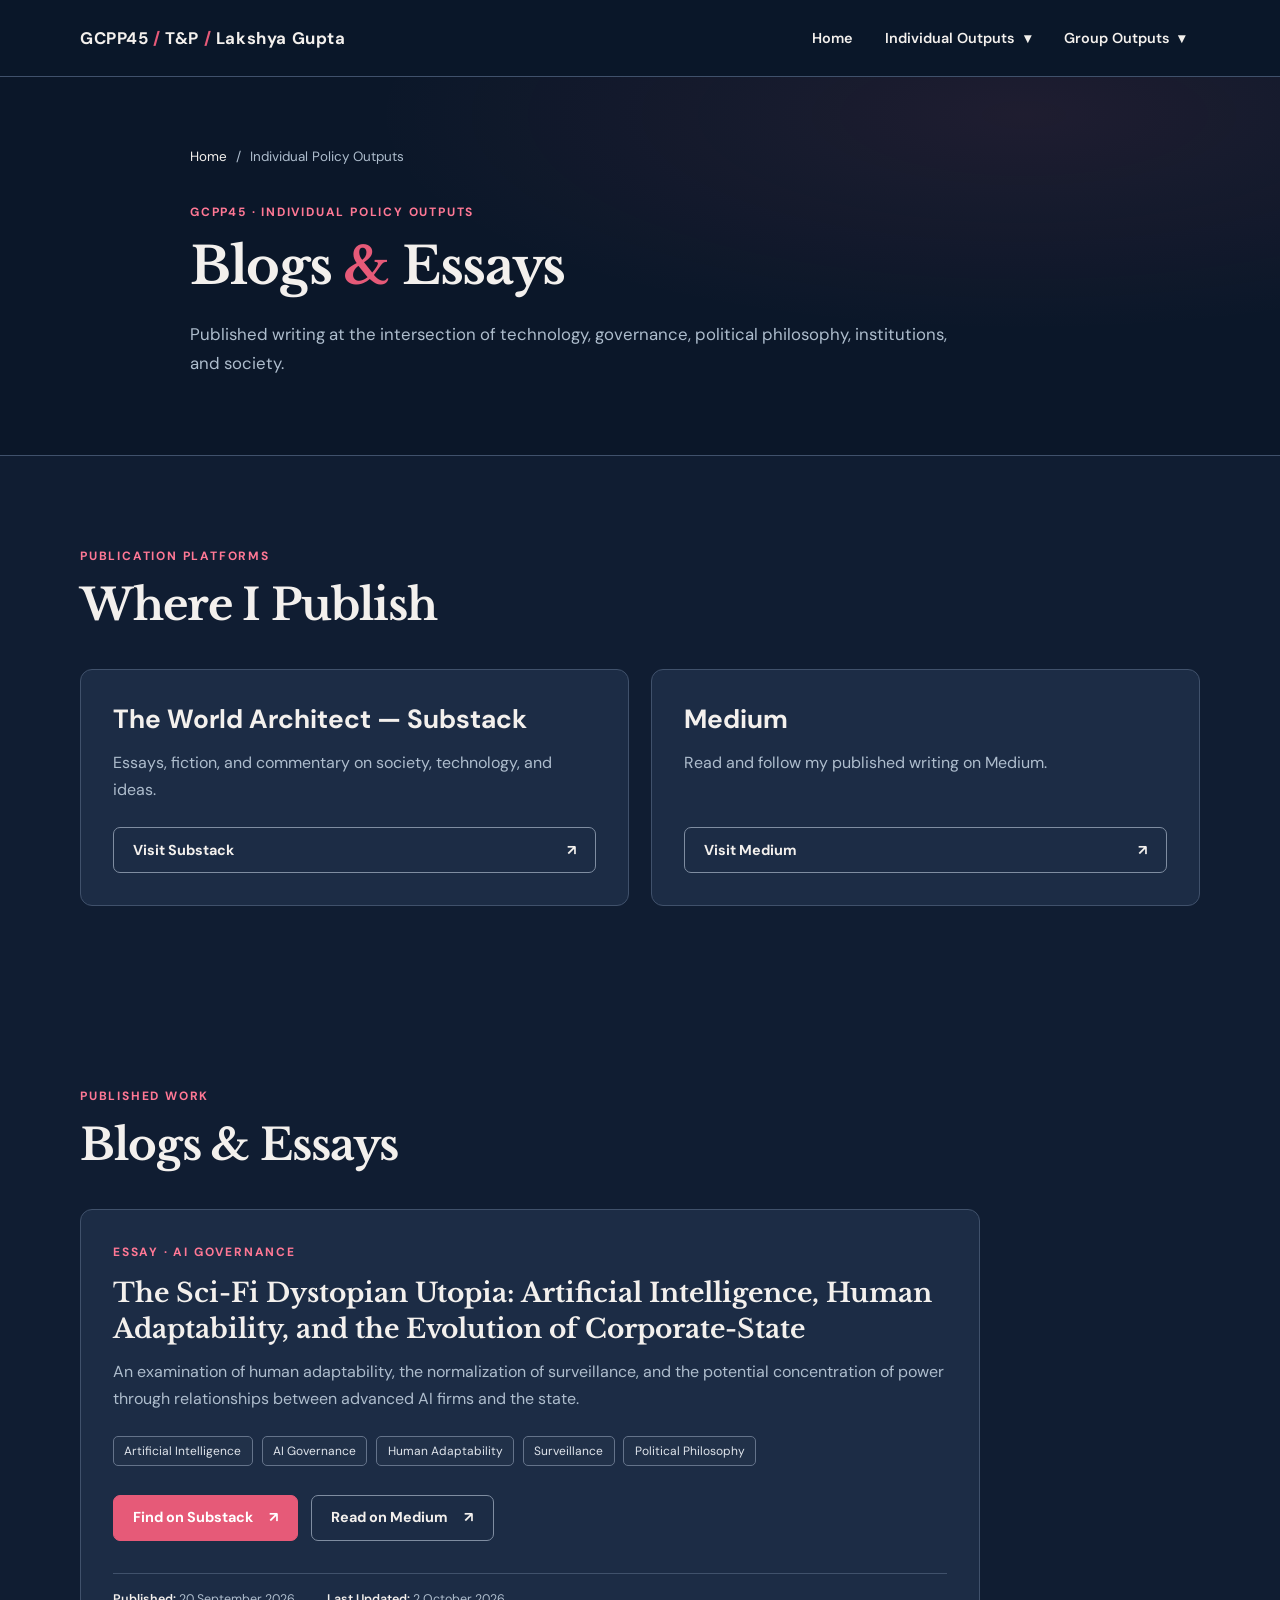
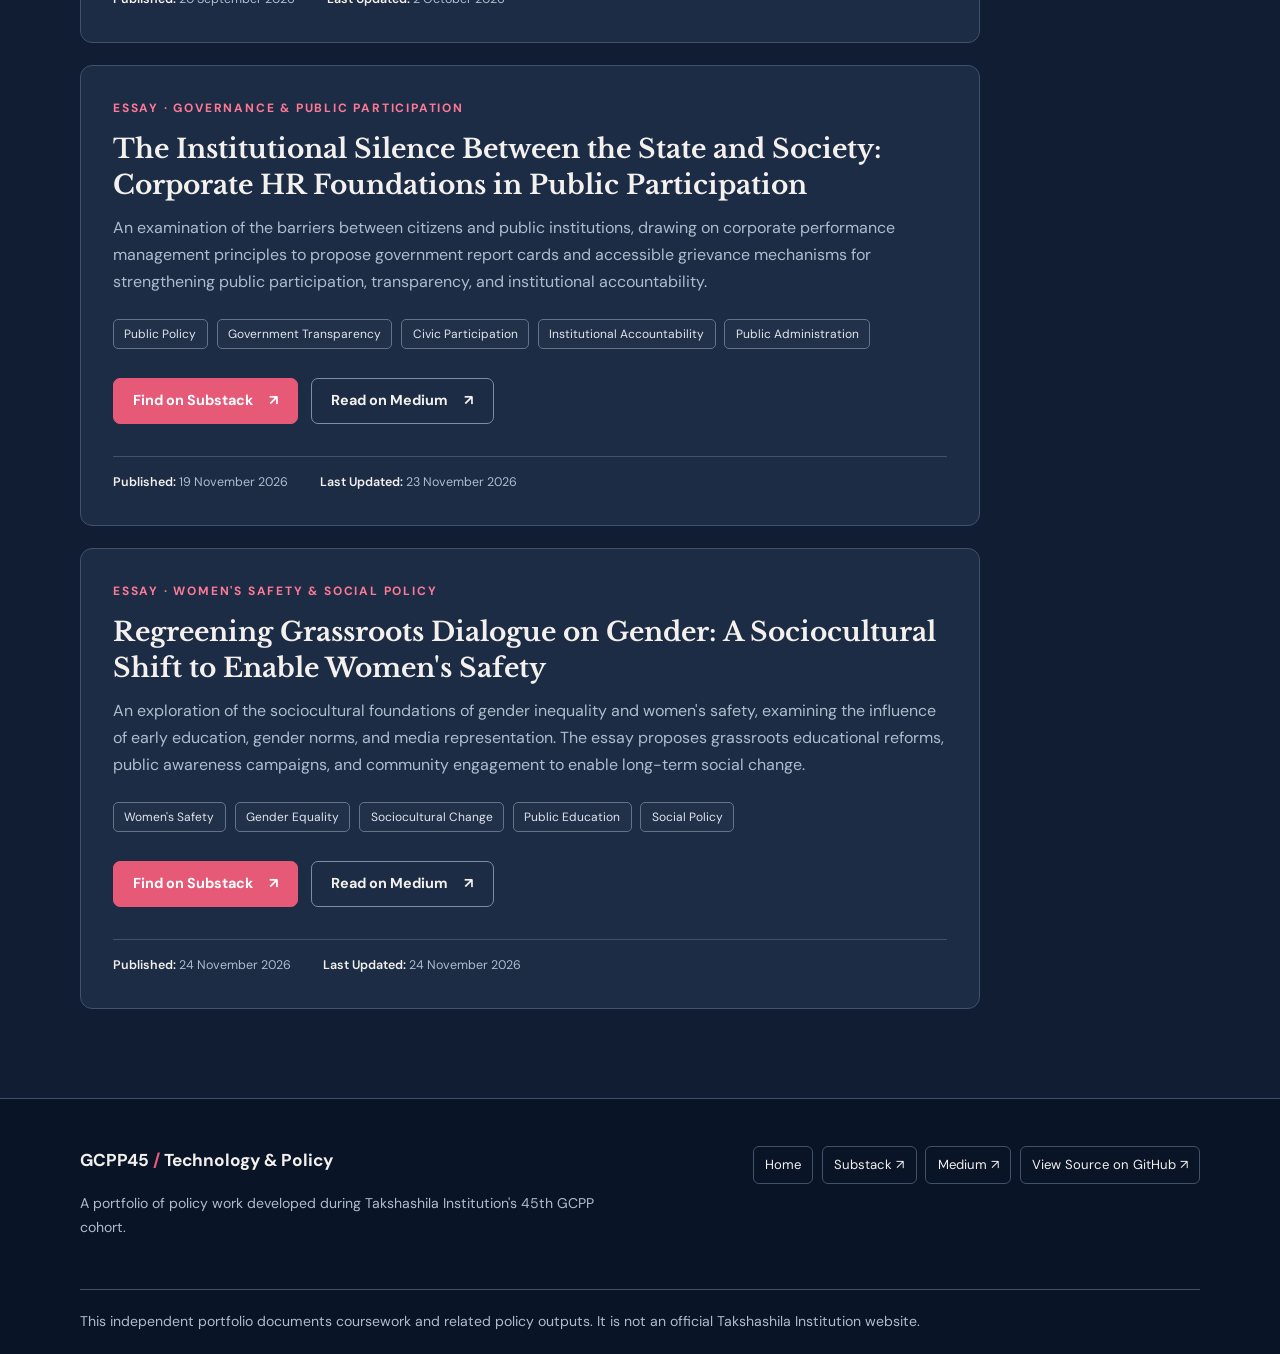
==== commit 74fac47d: "Community Organization Essays" ====
--- a/pages/blogs-and-essays.html
+++ b/pages/blogs-and-essays.html
@@ -135,7 +135,7 @@
             <p class="card-label">ESSAY · AI GOVERNANCE</p>
 
             <h3>
-              The Sci-Fi Dystopian Utopia — Artificial
+              The Sci-Fi Dystopian Utopia: Artificial
               Intelligence, Human Adaptability, and the
               Evolution of Corporate-State
             </h3>
@@ -167,7 +167,7 @@
 
             <!-- TODO: Review Medium URL -->
             <a class="btn btn-outline"
-               href="https://medium.com/@lakshyagupta8799/regreening-grassroots-dialogue-on-gender-a-sociocultural-shift-to-enable-womens-safety-92a1fbeb4653?sharedUserId=lakshyagupta8799"
+               href="https://medium.com/@lakshyagupta8799/the-sci-fi-dystopian-utopia-artificial-intelligence-human-adaptability-and-the-evolution-of-8f568c4e9b54?sharedUserId=lakshyagupta8799"
                target="_blank" rel="noopener noreferrer">
               Read on Medium
               <span aria-hidden="true">↗</span>
